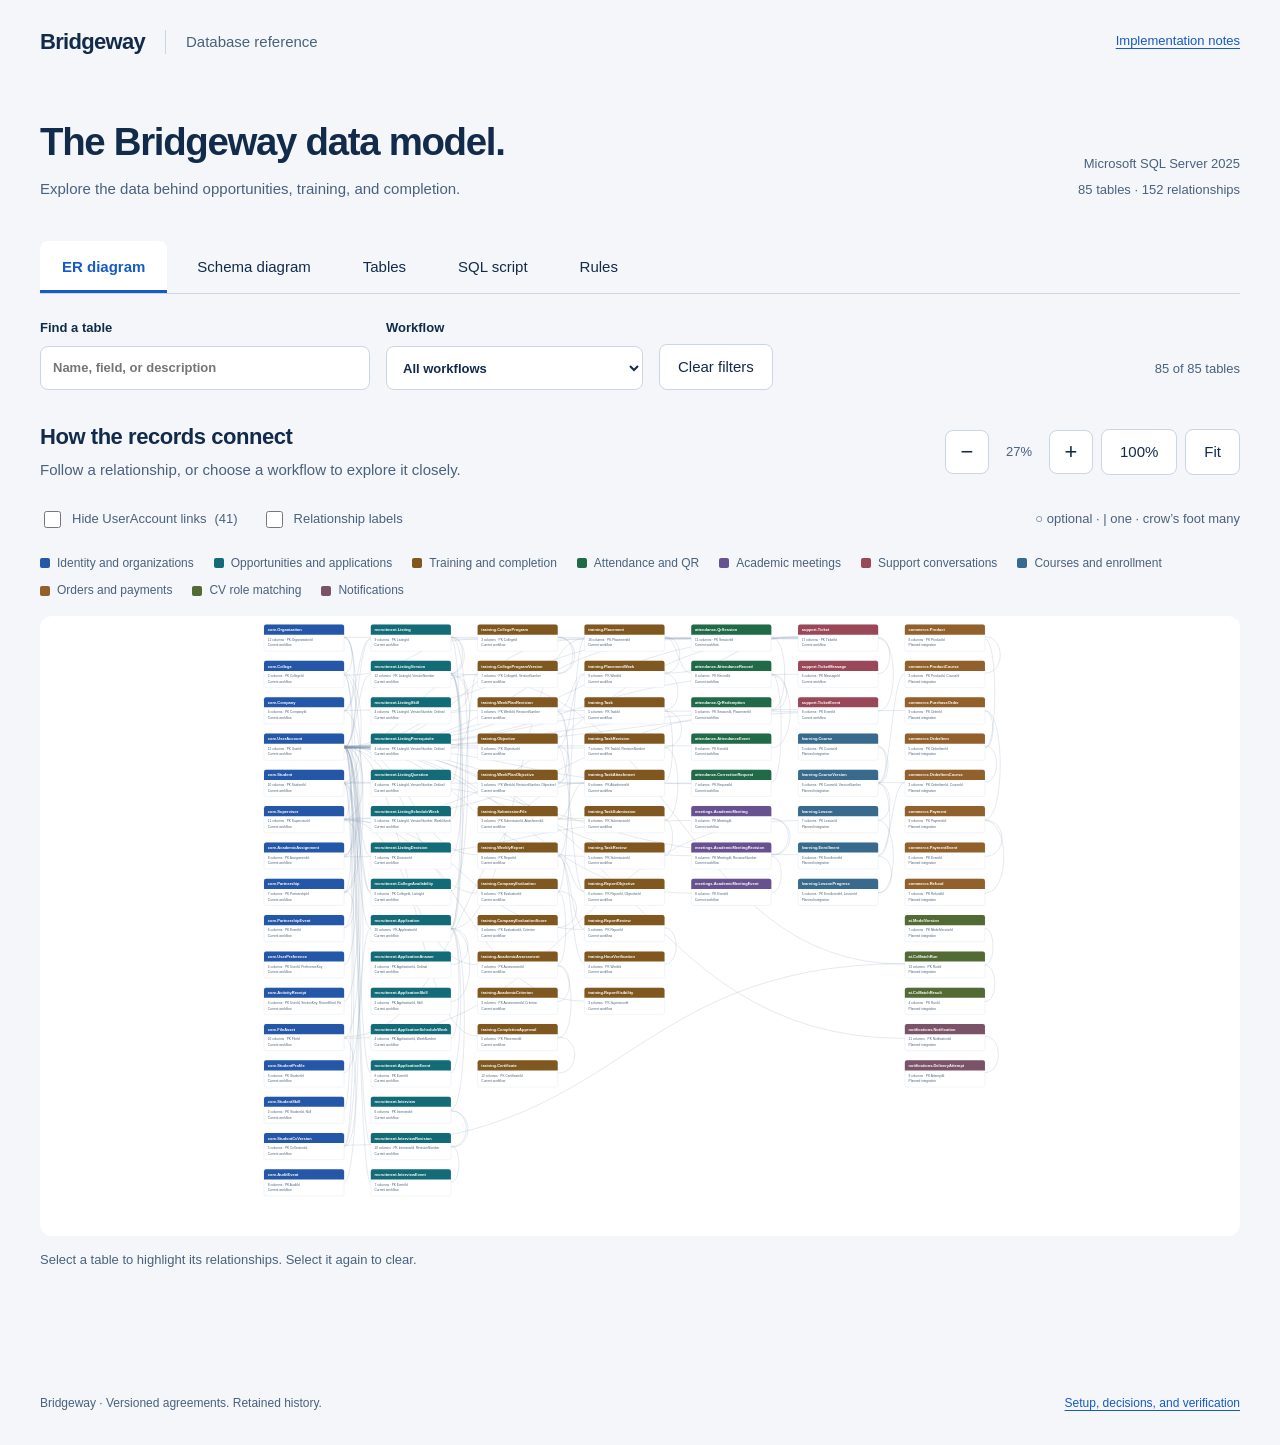
==== docs/database/database.html @ 0df502af "Add Bridgeway SQL Server database submission" ====
<!doctype html>
<html lang="en">
<head>
  <meta charset="utf-8">
  <meta name="viewport" content="width=device-width,initial-scale=1">
  <meta name="description" content="Bridgeway SQL Server database: relationships, tables, executable schema and workflow rules.">
  <title>Database reference | Bridgeway</title>
  <link rel="stylesheet" href="database.css">
  <script src="database-data.js" defer></script>
  <script src="database.js" defer></script>
</head>
<body>
  <a class="skip" href="#workspace">Skip to database reference</a>
  <header class="site-header"><a class="brand" href="../../pages/home/index.html">Bridgeway</a><span>Database reference</span><a href="../../database/README.md">Implementation notes</a></header>
  <main id="workspace">
    <section class="intro"><div><h1>The Bridgeway data model.</h1><p>Explore the data behind opportunities, training, and completion.</p></div><p class="engine">Microsoft SQL Server 2025<span id="model-summary"></span></p></section>
    <div class="tabs" role="tablist" aria-label="Database reference views">
      <button id="tab-er" role="tab" aria-selected="true" aria-controls="panel-er" tabindex="0" data-view="er">ER diagram</button>
      <button id="tab-schema" role="tab" aria-selected="false" aria-controls="panel-schema" tabindex="-1" data-view="schema">Schema diagram</button>
      <button id="tab-tables" role="tab" aria-selected="false" aria-controls="panel-tables" tabindex="-1" data-view="tables">Tables</button>
      <button id="tab-sql" role="tab" aria-selected="false" aria-controls="panel-sql" tabindex="-1" data-view="sql">SQL script</button>
      <button id="tab-rules" role="tab" aria-selected="false" aria-controls="panel-rules" tabindex="-1" data-view="rules">Rules</button>
    </div>
    <div class="filters" id="filters"><label>Find a table<input id="search" type="search" placeholder="Name, field, or description" autocomplete="off"></label><label>Workflow<select id="group"><option value="all">All workflows</option></select></label><button id="clear" type="button">Clear filters</button><p id="filter-summary" role="status"></p></div>
    <section id="panel-er" class="panel" role="tabpanel" aria-labelledby="tab-er">
      <div class="diagram-heading"><div><h2>How the records connect</h2><p>Follow a relationship, or choose a workflow to explore it closely.</p></div><div class="zoom-controls" data-target="er"><button type="button" data-zoom="out" aria-label="Zoom out ER diagram">−</button><span class="zoom-value" aria-live="polite">100%</span><button type="button" data-zoom="in" aria-label="Zoom in ER diagram">+</button><button type="button" data-zoom="actual" aria-label="Show actual table size">100%</button><button type="button" data-zoom="fit">Fit</button></div></div>
      <div class="diagram-options"><label><input type="checkbox" class="hide-account">Hide UserAccount links <span class="account-count"></span></label><label><input type="checkbox" class="show-labels">Relationship labels</label><span>○ optional · | one · crow’s foot many</span></div>
      <div class="legend" aria-label="Workflow legend"></div>
      <div class="diagram-viewport" id="viewport-er" tabindex="0" aria-label="Scrollable ER diagram"><svg id="diagram-er" role="img" aria-labelledby="er-title"><title id="er-title">Bridgeway entity relationships</title></svg></div>
      <p id="selection-er" class="selection-note" role="status">Select a table to highlight its relationships. Select it again to clear.</p>
    </section>
    <section id="panel-schema" class="panel" role="tabpanel" aria-labelledby="tab-schema" hidden>
      <div class="diagram-heading"><div><h2>Every field, in context</h2><p>Links connect the actual foreign-key rows, including composite key mappings.</p></div><div class="zoom-controls" data-target="schema"><button type="button" data-zoom="out" aria-label="Zoom out schema diagram">−</button><span class="zoom-value" aria-live="polite">100%</span><button type="button" data-zoom="in" aria-label="Zoom in schema diagram">+</button><button type="button" data-zoom="actual" aria-label="Show actual table size">100%</button><button type="button" data-zoom="fit">Fit</button></div></div>
      <div class="diagram-options"><label><input type="checkbox" class="hide-account">Hide UserAccount links <span class="account-count"></span></label><label><input type="checkbox" class="show-labels">Relationship labels</label><span>PK primary · FK foreign · UQ unique</span></div>
      <div class="legend" aria-label="Workflow legend"></div>
      <div class="diagram-viewport" id="viewport-schema" tabindex="0" aria-label="Scrollable full schema diagram"><svg id="diagram-schema" role="img" aria-labelledby="schema-title"><title id="schema-title">Bridgeway schema and field-level foreign keys</title></svg></div>
      <p id="selection-schema" class="selection-note" role="status">Choose a workflow and zoom in to read fields. Each table can be selected with Enter or Space.</p>
    </section>
    <section id="panel-tables" class="panel" role="tabpanel" aria-labelledby="tab-tables" hidden><div class="section-heading"><h2>Table directory</h2><p>Definitions, constraints, indexes, and incoming and outgoing references.</p></div><div id="table-directory"></div></section>
    <section id="panel-sql" class="panel" role="tabpanel" aria-labelledby="tab-sql" hidden><div class="sql-heading"><div><h2>Executable table schema</h2><p>Generated from the same metadata as these diagrams. Foreign keys follow table creation to handle cycles.</p></div><div class="actions"><button id="copy-sql" type="button">Copy SQL</button><button id="download-sql" class="primary" type="button">Download schema.sql</button></div></div><p class="sql-notice">Run against an empty database. GO separates client batches. Workflow procedures, guards, and permissions are maintained separately in <a href="../../database/procedures.sql">procedures.sql</a>.</p><p id="sql-status" role="status"></p><pre tabindex="0" aria-label="SQL Server schema"><code id="sql-code"></code></pre></section>
    <section id="panel-rules" class="panel" role="tabpanel" aria-labelledby="tab-rules" hidden><div class="section-heading"><h2>Rules the records must keep</h2><p>Database guarantees and future service responsibilities are stated separately.</p></div><p class="rules-note">The frontend is still browser-local. This schema does not authenticate users, upload documents, create Zoom rooms, process payments, run AI, or send messages. Planned means the database supports a future integration.</p><div id="rules"></div><div class="status-mapping"><h3>Stored and displayed states</h3><dl><div><dt>Partnership Inactive</dt><dd>Paused</dd></div><div><dt>Application Accepted</dt><dd>Company accepted; awaiting placement activation</dd></div><div><dt>Week Submitted</dt><dd>In review; zero verified hours</dd></div><div><dt>Week Revision</dt><dd>Revision requested; zero verified hours</dd></div><div><dt>Missing attendance record</dt><dd>Not recorded</dd></div></dl></div></section>
  </main>
  <footer class="site-footer"><span>Bridgeway · Versioned agreements. Retained history.</span><a href="../../database/README.md">Setup, decisions, and verification</a></footer>
</body>
</html>
---- docs/database/database.css ----
:root { color-scheme:light dark;--bg:#f4f6fa;--surface:#fff;--subtle:#edf2f8;--ink:#122b4a;--muted:#49617d;--line:#c9d6e6;--brand:#1659c7;--brand-soft:#e6efff;--diagram:#fff;--link:#7890aa;--selected:#0c5cd4;--code:#10243c;--code-ink:#e4eefb;--radius:12px;--space:24px;--control:44px;--font:'Segoe UI',Arial,sans-serif;--mono:'Cascadia Code',Consolas,monospace; }
* { box-sizing:border-box; }
.group-core { --group-color:#2457a7; }.group-recruitment { --group-color:#126b77; }.group-training { --group-color:#815720; }.group-attendance { --group-color:#216a48; }.group-meetings { --group-color:#685191; }.group-support { --group-color:#9a4858; }.group-learning { --group-color:#376a8c; }.group-commerce { --group-color:#92602b; }.group-ai { --group-color:#526a34; }.group-notifications { --group-color:#7b5369; }
body { margin:0;background:var(--bg);color:var(--ink);font:15px/1.6 var(--font); }
[hidden] { display:none!important; }
a { color:var(--brand);text-underline-offset:3px; }
button,input,select { font:inherit; }
button { min-height:var(--control);padding:10px 18px;border:1px solid var(--line);border-radius:8px;background:var(--surface);color:var(--ink);cursor:pointer; }
button:hover { background:var(--subtle); }
button.primary { background:var(--brand);border-color:var(--brand);color:white; }
:is(button,input,select,a,[tabindex]):focus-visible { outline:3px solid var(--selected);outline-offset:4px; }
.skip { position:absolute;left:24px;top:-80px;background:var(--surface);padding:12px;z-index:5; }.skip:focus { top:12px; }
.site-header { max-width:1600px;margin:auto;padding:24px 40px;display:flex;align-items:center;gap:20px; }
.brand { font-size:22px;font-weight:700;text-decoration:none;letter-spacing:-.7px;color:var(--ink); }.site-header>span { color:var(--muted);padding-left:20px;border-left:1px solid var(--line); }.site-header>a:last-child { margin-left:auto;font-size:13px; }
main { max-width:1600px;margin:0 auto;padding:16px 40px 64px;min-height:80vh; }
.intro { display:flex;justify-content:space-between;align-items:flex-end;gap:24px;margin:20px 0 40px; }
h1 { font-size:clamp(28px,3vw,42px);line-height:1.2;letter-spacing:-1.3px;margin:0 0 12px; }h2 { font-size:22px;line-height:1.35;letter-spacing:-.45px;margin:0 0 6px; }h3 { font-size:17px;margin:0 0 12px; }p { margin:0; }
.intro p,.engine,.diagram-heading p,.section-heading p,.sql-heading p { color:var(--muted); }.engine { text-align:right;font-size:13px;flex-shrink:0; }.engine span { display:block;margin-top:6px; }
.tabs { display:flex;border-bottom:1px solid var(--line);gap:8px;overflow:auto;scrollbar-width:thin; }.tabs button { flex-shrink:0;border:0;border-radius:8px 8px 0 0;background:transparent;padding:14px 22px;min-height:52px; }.tabs [aria-selected=true] { background:var(--surface);color:var(--brand);font-weight:600;box-shadow:inset 0 -3px var(--brand); }
.filters { display:flex;align-items:flex-end;gap:16px;padding:24px 0; }.filters label { display:grid;gap:7px;font-size:13px;font-weight:600; }.filters label:first-child { width:330px; }.filters label:nth-child(2) { min-width:245px; }.filters input,.filters select { width:100%;min-height:44px;padding:10px 12px;border:1px solid var(--line);border-radius:8px;background:var(--surface);color:var(--ink); }.filters>p { margin:auto 0 10px auto;color:var(--muted);font-size:13px; }
.panel { min-width:0; }.diagram-heading,.sql-heading { display:flex;justify-content:space-between;align-items:center;gap:24px;margin:8px 0 20px; }.zoom-controls { display:flex;align-items:center;gap:8px;flex-shrink:0; }.zoom-controls button[data-zoom=in],.zoom-controls button[data-zoom=out] { width:44px;padding:0;font-size:22px; }.zoom-value { min-width:44px;text-align:center;color:var(--muted);font-size:13px; }
.diagram-options { display:flex;align-items:center;gap:24px;flex-wrap:wrap;font-size:13px;color:var(--muted);margin:0 0 16px; }.diagram-options label { display:flex;align-items:center;gap:8px;cursor:pointer;min-height:36px; }.diagram-options input { accent-color:var(--brand);width:17px;height:17px; }.diagram-options>span { margin-left:auto; }
.legend { display:flex;flex-wrap:wrap;gap:8px 20px;margin:0 0 16px; }.legend span { display:flex;align-items:center;gap:7px;font-size:12px;color:var(--muted); }.legend i { width:10px;height:10px;border-radius:2px;background:var(--group-color); }
.diagram-viewport { width:100%;height:620px;overflow:auto;background:var(--diagram);border-radius:var(--radius);position:relative;overscroll-behavior:contain; }.diagram-viewport svg { display:block;max-width:none;overflow:visible;margin-inline:auto; }
.relation { fill:none;stroke:var(--link);stroke-width:1.3;opacity:.55; }.relation.is-related { stroke:var(--selected);opacity:1;stroke-width:2.3; }.relation.is-dim { opacity:.09; }.relation-label { fill:var(--muted);font:11px var(--font);paint-order:stroke;stroke:var(--diagram);stroke-width:4px;stroke-linejoin:round; }.relation-label.is-dim { opacity:.1; }
.entity { cursor:pointer; }.entity .entity-paper { fill:var(--surface);stroke:var(--line);stroke-width:1; }.entity .entity-head { fill:var(--group-color); }.entity.is-selected .entity-paper { stroke:var(--selected);stroke-width:3; }.entity.is-dim { opacity:.24; }.entity:focus { outline:none; }.entity:focus-visible .entity-paper { stroke:var(--selected);stroke-width:4; }.entity-title { fill:white;font:600 15px var(--font); }.entity-subtitle { fill:var(--muted);font:12px var(--font); }.column-name,.column-type,.column-key { font:12px var(--mono);fill:var(--ink); }.column-type { fill:var(--muted);text-anchor:end; }.column-key { fill:var(--brand);font-size:10px; }.column-rule { stroke:var(--line);stroke-width:.5; }
.selection-note { color:var(--muted);font-size:13px;margin:14px 0;min-height:42px;overflow-wrap:anywhere; }.section-heading { margin:8px 0 28px; }
.table-group { margin-bottom:32px; }.table-group>h3 { margin:24px 0 12px; }.table-record { background:var(--surface);border-radius:8px;margin:8px 0;overflow:hidden; }.table-record>summary { cursor:pointer;min-height:64px;display:flex;align-items:center;gap:16px;padding:16px 20px;list-style:none; }.table-record>summary::before { content:'›';font-size:22px;color:var(--muted); }.table-record[open]>summary::before { content:'⌄'; }.table-record>summary strong { font-family:var(--mono);font-size:14px;overflow-wrap:anywhere; }.table-record>summary span { margin-left:auto;color:var(--muted);font-size:12px;white-space:nowrap; }.table-detail { padding:0 24px 24px; }.table-detail>p { max-width:90ch;color:var(--muted);margin-bottom:20px; }.table-scroll { overflow:auto; }table { width:100%;border-collapse:collapse;font-size:13px; }th,td { text-align:left;padding:11px 12px;vertical-align:top;border-bottom:1px solid var(--line); }th { font-weight:600; }.field-name { font-family:var(--mono);white-space:nowrap; }td code { font-size:12px;overflow-wrap:anywhere; }.key-tag { color:var(--brand);font-size:11px;white-space:nowrap; }.references { display:grid;grid-template-columns:1fr 1fr;gap:24px;margin-top:24px; }.references ul,.constraints { padding-left:18px; }.references li,.constraints li { margin:6px 0;overflow-wrap:anywhere;font-size:13px; }.references button { border:0;padding:0;min-height:32px;color:var(--brand);background:none;text-align:left;text-decoration:underline; }.table-detail h4 { margin:20px 0 8px;font-size:14px; }
.actions { display:flex;gap:8px;flex-shrink:0; }.sql-notice { max-width:100ch;color:var(--muted);font-size:13px;margin:12px 0 18px; }#sql-status { color:var(--brand);min-height:24px;font-size:13px; }pre { margin:8px 0 0;padding:28px;background:var(--code);color:var(--code-ink);font:13px/1.7 var(--mono);border-radius:var(--radius);max-height:720px;overflow:auto;tab-size:2; }
.rules-note { max-width:100ch;padding:20px 24px;background:var(--subtle);border-radius:8px;color:var(--muted);margin-bottom:28px; }.rule { display:grid;grid-template-columns:240px 1fr;gap:24px;padding:24px 0;border-bottom:1px solid var(--line); }.rule h3 { margin:0; }.rule small { color:var(--muted); }.rule p+p { color:var(--muted);margin-top:8px;font-size:13px; }.status-mapping { margin-top:32px; }dl { margin:12px 0; }dl>div { display:grid;grid-template-columns:280px 1fr;padding:8px 0;gap:24px; }dt { font-weight:600; }dd { margin:0;color:var(--muted); }
.site-footer { max-width:1600px;margin:auto;padding:24px 40px 32px;display:flex;justify-content:space-between;gap:24px;font-size:12px;color:var(--muted); }.empty { padding:48px 24px;background:var(--surface);color:var(--muted);border-radius:8px; }
@media(prefers-color-scheme:dark) { :root { --bg:#0d1929;--surface:#15263c;--subtle:#1b304a;--ink:#e5edf7;--muted:#adc0d7;--line:#405773;--brand:#8ab7ff;--brand-soft:#203d65;--diagram:#102035;--link:#839dbd;--selected:#8ab7ff;--code:#091321;--code-ink:#dce9f8; }button.primary { background:#2464c9;border-color:#2464c9;color:#fff; } }
@media(max-width:900px) { .intro { align-items:flex-start;flex-direction:column;gap:16px; }.engine { text-align:left; }.filters { flex-wrap:wrap; }.filters>p { margin:0; }.diagram-heading,.sql-heading { align-items:flex-start;flex-direction:column;gap:16px; }.rule { grid-template-columns:190px 1fr; }.diagram-options>span { margin-left:0; } }
@media(max-width:600px) { .site-header { padding:20px;flex-wrap:wrap;gap:12px; }.site-header>span { font-size:13px;padding-left:12px; }.site-header>a:last-child { margin-left:0;flex-basis:100%; }main { padding:8px 20px 40px; }.intro { margin:12px 0 28px; }h1 { letter-spacing:-.7px; }.tabs { margin-inline:-20px;padding-inline:12px; }.tabs button { padding:12px 16px; }.filters { gap:12px; }.filters label:first-child,.filters label:nth-child(2) { width:100%;min-width:0; }.filters>p { width:100%; }.diagram-viewport { height:520px; }.legend { gap:8px 14px; }.legend span { font-size:11px; }.table-record>summary { padding:16px 12px;gap:8px; }.table-record>summary strong { font-size:12px; }.table-detail { padding:0 16px 20px; }.references,.rule,dl>div { grid-template-columns:1fr;gap:12px; }.actions { flex-wrap:wrap; }.actions button { padding:10px 16px; }pre { padding:20px; }.site-footer { padding:20px;flex-direction:column;gap:12px; } }
@media(prefers-reduced-motion:no-preference) { button { transition:background-color 160ms ease-out; } }
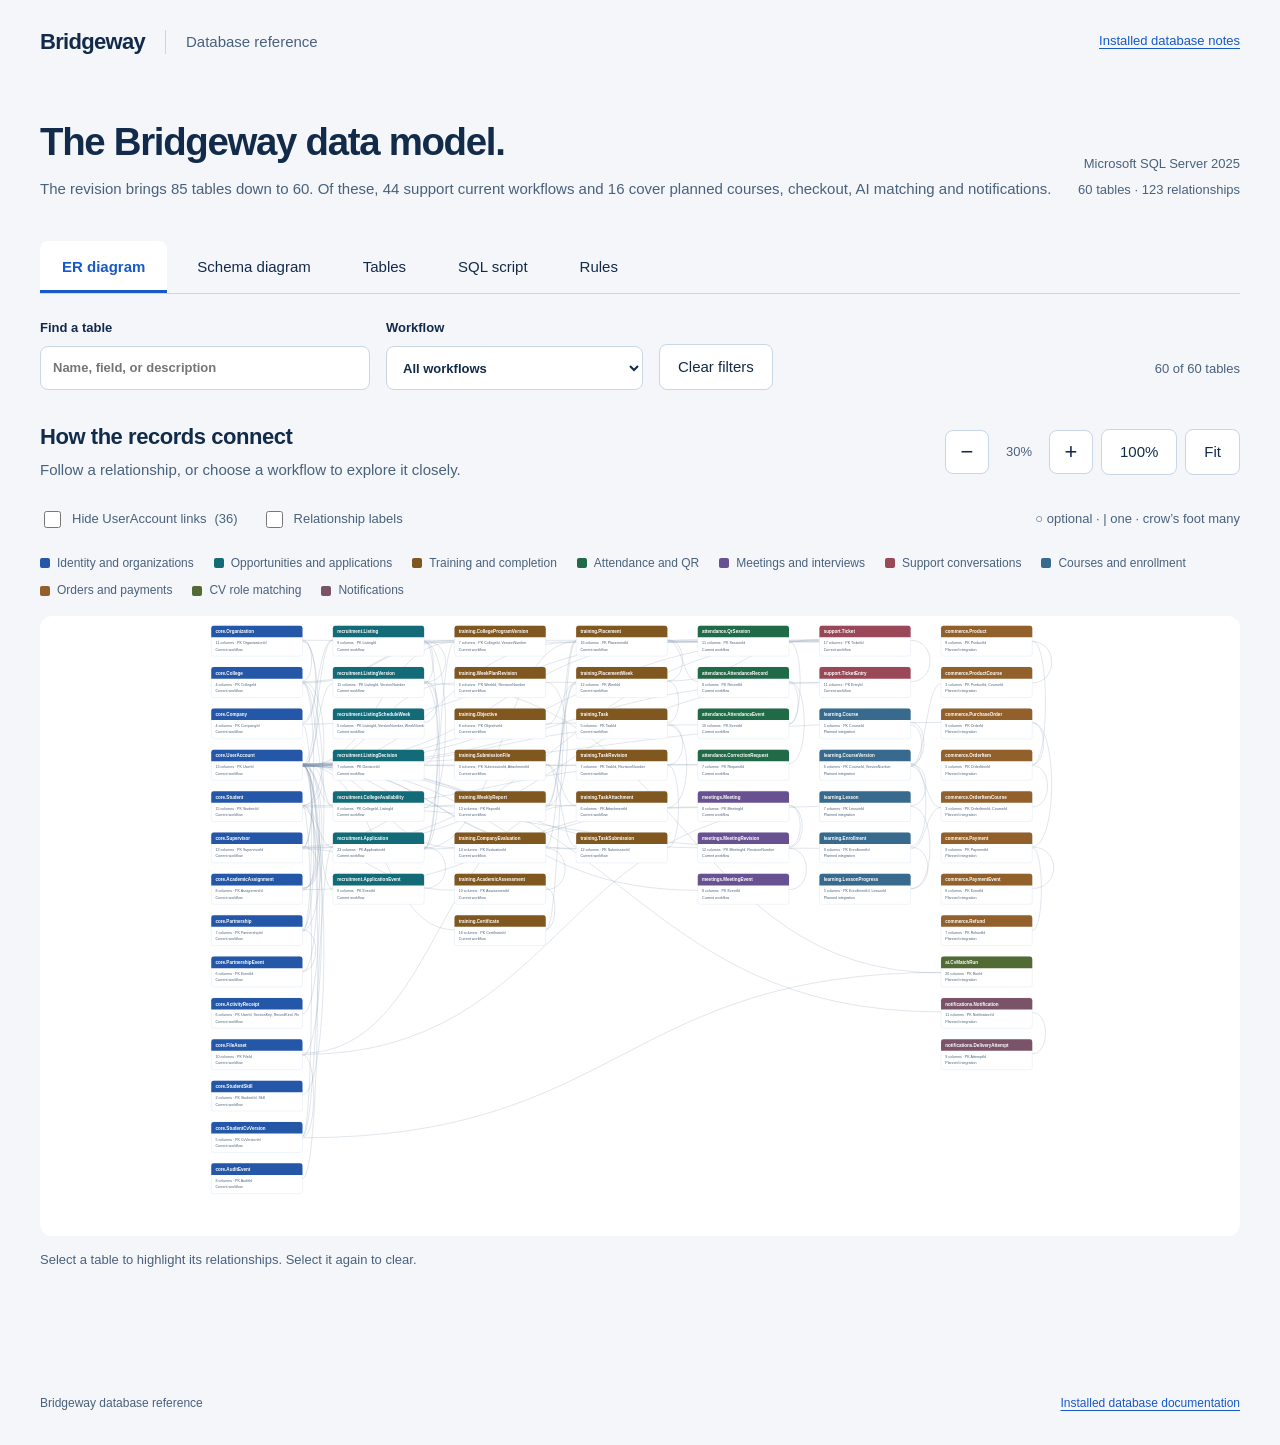
==== commit 3e7dc67c: "Update Bridgeway submission to the revised 60-table schema" ====
--- a/docs/database/database.html
+++ b/docs/database/database.html
@@ -11,9 +11,9 @@
 </head>
 <body>
   <a class="skip" href="#workspace">Skip to database reference</a>
-  <header class="site-header"><a class="brand" href="../../pages/home/index.html">Bridgeway</a><span>Database reference</span><a href="../../database/README.md">Implementation notes</a></header>
+  <header class="site-header"><a class="brand" href="../../pages/home/index.html">Bridgeway</a><span>Database reference</span><a href="../../database/README.md">Installed database notes</a></header>
   <main id="workspace">
-    <section class="intro"><div><h1>The Bridgeway data model.</h1><p>Explore the data behind opportunities, training, and completion.</p></div><p class="engine">Microsoft SQL Server 2025<span id="model-summary"></span></p></section>
+    <section class="intro"><div><h1>The Bridgeway data model.</h1><p>The revision brings 85 tables down to 60. Of these, 44 support current workflows and 16 cover planned courses, checkout, AI matching and notifications.</p></div><p class="engine">Microsoft SQL Server 2025<span id="model-summary"></span></p></section>
     <div class="tabs" role="tablist" aria-label="Database reference views">
       <button id="tab-er" role="tab" aria-selected="true" aria-controls="panel-er" tabindex="0" data-view="er">ER diagram</button>
       <button id="tab-schema" role="tab" aria-selected="false" aria-controls="panel-schema" tabindex="-1" data-view="schema">Schema diagram</button>
@@ -36,10 +36,19 @@
       <div class="diagram-viewport" id="viewport-schema" tabindex="0" aria-label="Scrollable full schema diagram"><svg id="diagram-schema" role="img" aria-labelledby="schema-title"><title id="schema-title">Bridgeway schema and field-level foreign keys</title></svg></div>
       <p id="selection-schema" class="selection-note" role="status">Choose a workflow and zoom in to read fields. Each table can be selected with Enter or Space.</p>
     </section>
-    <section id="panel-tables" class="panel" role="tabpanel" aria-labelledby="tab-tables" hidden><div class="section-heading"><h2>Table directory</h2><p>Definitions, constraints, indexes, and incoming and outgoing references.</p></div><div id="table-directory"></div></section>
-    <section id="panel-sql" class="panel" role="tabpanel" aria-labelledby="tab-sql" hidden><div class="sql-heading"><div><h2>Executable table schema</h2><p>Generated from the same metadata as these diagrams. Foreign keys follow table creation to handle cycles.</p></div><div class="actions"><button id="copy-sql" type="button">Copy SQL</button><button id="download-sql" class="primary" type="button">Download schema.sql</button></div></div><p class="sql-notice">Run against an empty database. GO separates client batches. Workflow procedures, guards, and permissions are maintained separately in <a href="../../database/procedures.sql">procedures.sql</a>.</p><p id="sql-status" role="status"></p><pre tabindex="0" aria-label="SQL Server schema"><code id="sql-code"></code></pre></section>
-    <section id="panel-rules" class="panel" role="tabpanel" aria-labelledby="tab-rules" hidden><div class="section-heading"><h2>Rules the records must keep</h2><p>Database guarantees and future service responsibilities are stated separately.</p></div><p class="rules-note">The frontend is still browser-local. This schema does not authenticate users, upload documents, create Zoom rooms, process payments, run AI, or send messages. Planned means the database supports a future integration.</p><div id="rules"></div><div class="status-mapping"><h3>Stored and displayed states</h3><dl><div><dt>Partnership Inactive</dt><dd>Paused</dd></div><div><dt>Application Accepted</dt><dd>Company accepted; awaiting placement activation</dd></div><div><dt>Week Submitted</dt><dd>In review; zero verified hours</dd></div><div><dt>Week Revision</dt><dd>Revision requested; zero verified hours</dd></div><div><dt>Missing attendance record</dt><dd>Not recorded</dd></div></dl></div></section>
+    <section id="panel-tables" class="panel" role="tabpanel" aria-labelledby="tab-tables" hidden><div class="section-heading"><h2>Table directory</h2><p>Definitions, constraints, indexes, and incoming and outgoing references.</p></div><details><summary>Why the table count changed</summary><p>The earlier schema kept a separate table for each application’s answers and skills, for each report review, and for several fixed evaluation criteria. The revised schema keeps those values with the application, report or evaluation they describe. Interviews and academic meetings also share the same scheduling tables.</p><p>Payments, task submissions, report versions and attendance events still have their own records. Each can happen more than once or needs its own history.</p></details><div id="table-directory"></div></section>
+    <section id="panel-sql" class="panel" role="tabpanel" aria-labelledby="tab-sql" hidden>
+      <div class="sql-heading">
+        <div><h2>SQL for the revised schema</h2><p>Create the tables in a new, empty SQL Server 2025 database, then try a query against them.</p></div>
+        <div class="actions"><button id="copy-sql" type="button">Copy SQL</button><button id="download-sql" class="primary" type="button">Download SQL</button></div>
+      </div>
+      <label class="query-choice">Script<select id="query-choice"><option value="schema">Create the revised schema</option></select></label>
+      <p id="query-description" class="sql-notice"></p>
+      <p id="sql-status" role="status"></p>
+      <pre tabindex="0" aria-label="Selected SQL script"><code id="sql-code"></code></pre>
+    </section>
+    <section id="panel-rules" class="panel" role="tabpanel" aria-labelledby="tab-rules" hidden><div class="section-heading"><h2>Rules the records must keep</h2><p>Database guarantees and future service responsibilities are stated separately.</p></div><p class="rules-note">The schema download creates tables, keys, indexes and checks. The rules below also specify what the backend must verify when it writes data. The existing 85-table installation uses a separate set of procedures.</p><div id="rules"></div><div class="status-mapping"><h3>Stored and displayed states</h3><dl><div><dt>Partnership Inactive</dt><dd>Paused</dd></div><div><dt>Application Accepted</dt><dd>Company accepted; awaiting placement activation</dd></div><div><dt>Week Submitted</dt><dd>In review; zero verified hours</dd></div><div><dt>Week Revision</dt><dd>Revision requested; zero verified hours</dd></div><div><dt>Missing attendance record</dt><dd>Not recorded</dd></div></dl></div></section>
   </main>
-  <footer class="site-footer"><span>Bridgeway · Versioned agreements. Retained history.</span><a href="../../database/README.md">Setup, decisions, and verification</a></footer>
+  <footer class="site-footer"><span>Bridgeway database reference</span><a href="../../database/README.md">Installed database documentation</a></footer>
 </body>
 </html>
--- a/docs/database/database.css
+++ b/docs/database/database.css
@@ -33,3 +33,6 @@
 @media(max-width:900px) { .intro { align-items:flex-start;flex-direction:column;gap:16px; }.engine { text-align:left; }.filters { flex-wrap:wrap; }.filters>p { margin:0; }.diagram-heading,.sql-heading { align-items:flex-start;flex-direction:column;gap:16px; }.rule { grid-template-columns:190px 1fr; }.diagram-options>span { margin-left:0; } }
 @media(max-width:600px) { .site-header { padding:20px;flex-wrap:wrap;gap:12px; }.site-header>span { font-size:13px;padding-left:12px; }.site-header>a:last-child { margin-left:0;flex-basis:100%; }main { padding:8px 20px 40px; }.intro { margin:12px 0 28px; }h1 { letter-spacing:-.7px; }.tabs { margin-inline:-20px;padding-inline:12px; }.tabs button { padding:12px 16px; }.filters { gap:12px; }.filters label:first-child,.filters label:nth-child(2) { width:100%;min-width:0; }.filters>p { width:100%; }.diagram-viewport { height:520px; }.legend { gap:8px 14px; }.legend span { font-size:11px; }.table-record>summary { padding:16px 12px;gap:8px; }.table-record>summary strong { font-size:12px; }.table-detail { padding:0 16px 20px; }.references,.rule,dl>div { grid-template-columns:1fr;gap:12px; }.actions { flex-wrap:wrap; }.actions button { padding:10px 16px; }pre { padding:20px; }.site-footer { padding:20px;flex-direction:column;gap:12px; } }
 @media(prefers-reduced-motion:no-preference) { button { transition:background-color 160ms ease-out; } }
+
+.query-choice { display:grid; gap:6px; max-width:32rem; font-weight:600; }
+.query-choice select { min-height:44px; width:100%; border:1px solid var(--line); border-radius:8px; padding:8px 12px; color:var(--ink); background:var(--surface); }
